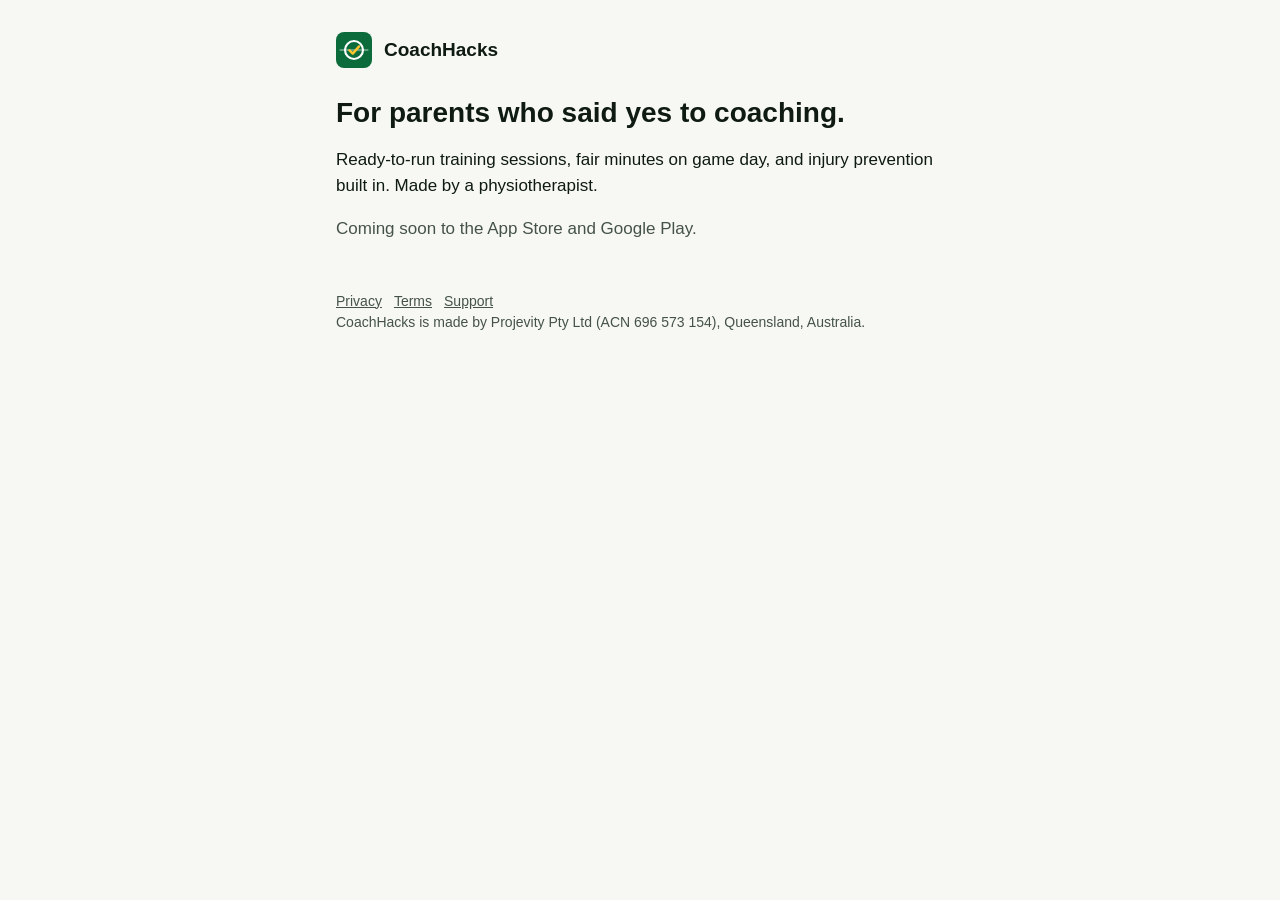
==== index.html @ 9c986574 "Phase 1: design system, auth/team/settings/delete screens, native config, public site auth pages - P" ====
<!doctype html>
<html lang="en">
<head>
<meta charset="utf-8"><meta name="viewport" content="width=device-width, initial-scale=1">
<title>CoachHacks</title>
<meta name="description" content="CoachHacks helps parents who coach their kid's football team: ready-to-run sessions, fair game-day rotation and injury prevention built in.">
<link rel="stylesheet" href="/site.css">
</head>
<body><div class="wrap">
<!-- Placeholder home page. Phase 2 replaces this and adds privacy, terms, support,
     delete-account and sources pages. -->
<header><svg viewBox="0 0 120 120" width="36" height="36" aria-hidden="true"><rect width="120" height="120" rx="27" fill="#0B6B3A"/><line x1="12" y1="60" x2="108" y2="60" stroke="#fff" stroke-width="7" opacity=".35"/><circle cx="60" cy="60" r="30" fill="none" stroke="#fff" stroke-width="7"/><path d="M45 61 l11 11 l21 -24" fill="none" stroke="#FFC52E" stroke-width="8" stroke-linecap="round" stroke-linejoin="round"/></svg> CoachHacks</header>
<h1>For parents who said yes to coaching.</h1>
<p>Ready-to-run training sessions, fair minutes on game day, and injury prevention built in. Made by a physiotherapist.</p>
<p class="muted">Coming soon to the App Store and Google Play.</p>
<footer><a href="/privacy">Privacy</a><a href="/terms">Terms</a><a href="/support">Support</a><br>CoachHacks is made by Projevity Pty Ltd (ACN 696 573 154), Queensland, Australia.</footer>
</div></body></html>
---- site.css ----
/* Shared styles for the public site. Palette A tokens, matching the app. */
:root {
  --bg: #f7f8f4; --surface: #fff; --ink: #0e1a12; --muted: #45524a; --line: #dde3da;
  --primary: #0b6b3a; --on-primary: #fff; --danger: #b3261e; --soft: #e3f1e8;
  color-scheme: light dark;
}
@media (prefers-color-scheme: dark) {
  :root:not([data-theme="light"]) {
    --bg: #0b120e; --surface: #141e18; --ink: #f1f5ef; --muted: #aebbb2; --line: #26332b;
    --primary: #4ed08a; --on-primary: #04210f; --danger: #ff8a80; --soft: #16301f;
  }
}
* { box-sizing: border-box; }
body { margin: 0; background: var(--bg); color: var(--ink); font: 17px/1.55 -apple-system, BlinkMacSystemFont, "Segoe UI", Roboto, sans-serif; }
.wrap { max-width: 640px; margin: 0 auto; padding: 32px 16px 64px; }
header { display: flex; align-items: center; gap: 12px; margin-bottom: 28px; font-weight: 800; font-size: 19px; }
header a { color: inherit; text-decoration: none; display: flex; align-items: center; gap: 12px; }
h1 { font-size: 28px; line-height: 1.2; margin: 0 0 12px; }
p, li { color: var(--ink); }
.muted { color: var(--muted); }
a { color: var(--primary); font-weight: 600; }
label { display: block; font-weight: 600; margin: 16px 0 6px; }
input { width: 100%; min-height: 48px; border: 2px solid var(--line); border-radius: 14px; padding: 0 14px; font: inherit; background: var(--surface); color: var(--ink); }
input:focus { outline: none; border-color: var(--primary); }
button, .btn { display: inline-flex; align-items: center; justify-content: center; width: 100%; min-height: 52px; margin-top: 16px; border: 0; border-radius: 14px; background: var(--primary); color: var(--on-primary); font: inherit; font-weight: 700; text-decoration: none; cursor: pointer; }
button:disabled { opacity: .5; }
.notice { border-radius: 14px; padding: 14px 16px; margin: 16px 0; background: var(--soft); }
.notice.error { background: transparent; border: 2px solid var(--danger); }
.code { font: 700 28px/1 ui-monospace, Menlo, monospace; letter-spacing: .12em; padding: 16px; text-align: center; border: 2px dashed var(--line); border-radius: 14px; background: var(--surface); }
footer { margin-top: 48px; font-size: 14px; color: var(--muted); }
footer a { color: var(--muted); font-weight: 500; margin-right: 12px; }
[hidden] { display: none !important; }
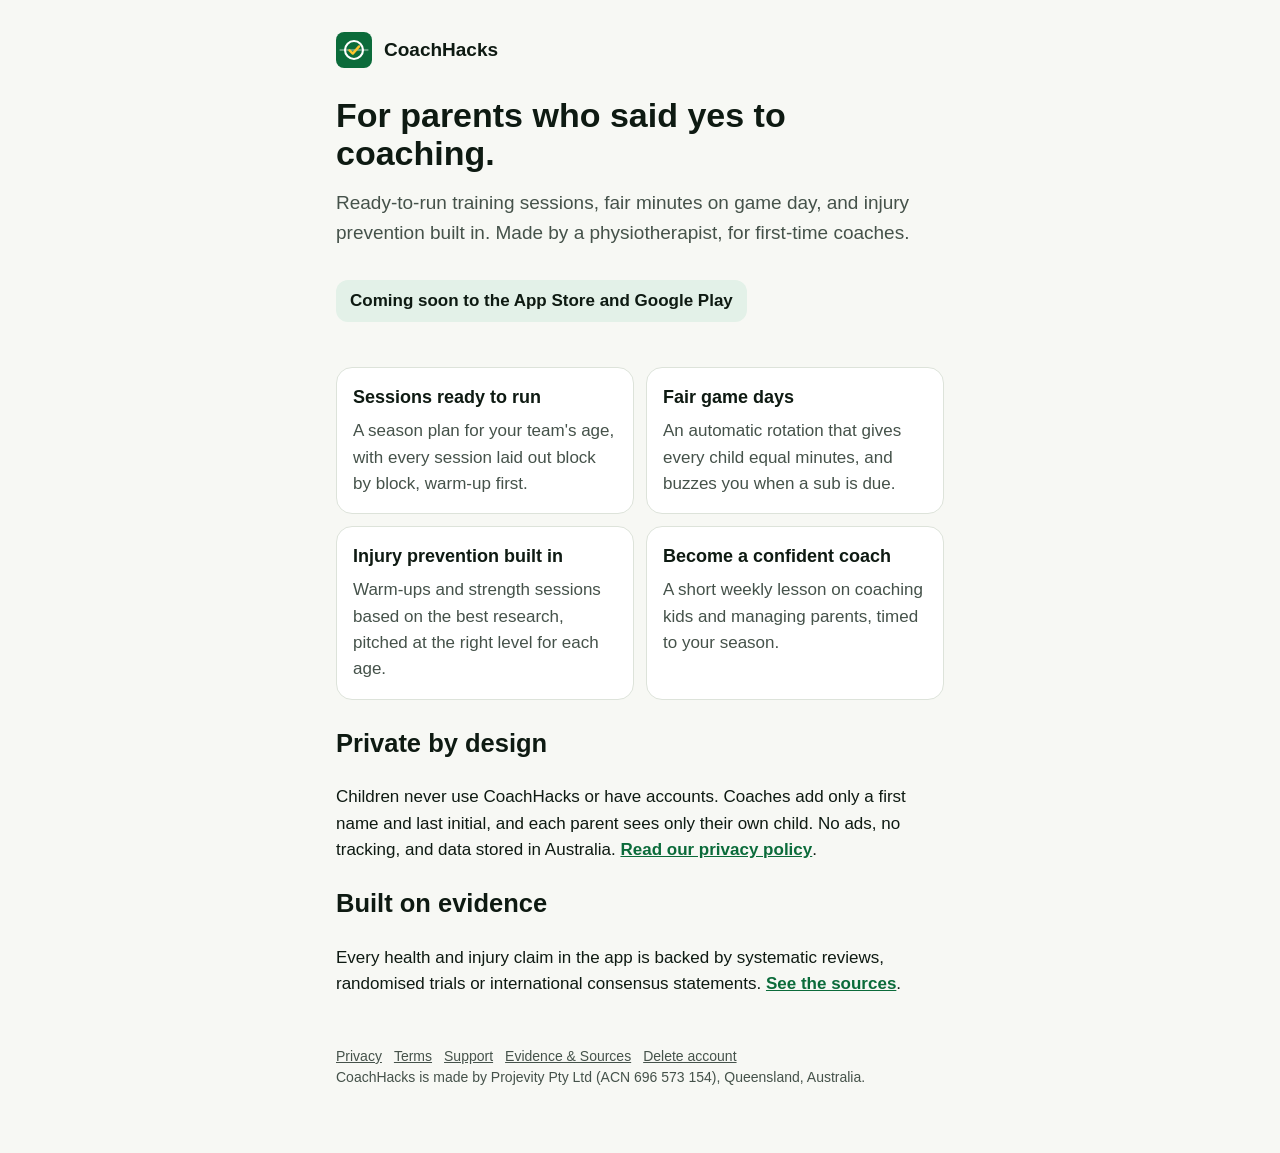
==== commit 2afe1326: "Phase 2: legal site (privacy, terms, support, delete-account, home), sources pipeline - content/sour" ====
--- a/index.html
+++ b/index.html
@@ -3,15 +3,50 @@
 <head>
 <meta charset="utf-8"><meta name="viewport" content="width=device-width, initial-scale=1">
 <title>CoachHacks</title>
-<meta name="description" content="CoachHacks helps parents who coach their kid's football team: ready-to-run sessions, fair game-day rotation and injury prevention built in.">
+<meta name="description" content="CoachHacks helps parents who coach their kid's football team: ready-to-run sessions, fair game-day rotation and injury prevention built in. Made by a physiotherapist.">
+<link rel="icon" href="/icon.svg" type="image/svg+xml">
 <link rel="stylesheet" href="/site.css">
+<style>
+  .hero { display: flex; flex-direction: column; gap: 16px; margin: 8px 0 28px; }
+  .hero h1 { font-size: 34px; line-height: 1.12; margin: 0; }
+  .lede { font-size: 19px; color: var(--muted); margin: 0; }
+  .grid { display: grid; gap: 12px; grid-template-columns: 1fr; margin: 8px 0 24px; }
+  @media (min-width: 560px) { .grid { grid-template-columns: 1fr 1fr; } }
+  .card { background: var(--surface); border: 1px solid var(--line); border-radius: 16px; padding: 16px; }
+  .card h3 { margin: 0 0 6px; font-size: 18px; }
+  .card p { margin: 0; color: var(--muted); }
+  .soon { display: inline-block; font-weight: 700; padding: 8px 14px; border-radius: 12px; background: var(--soft); }
+</style>
 </head>
 <body><div class="wrap">
-<!-- Placeholder home page. Phase 2 replaces this and adds privacy, terms, support,
-     delete-account and sources pages. -->
-<header><svg viewBox="0 0 120 120" width="36" height="36" aria-hidden="true"><rect width="120" height="120" rx="27" fill="#0B6B3A"/><line x1="12" y1="60" x2="108" y2="60" stroke="#fff" stroke-width="7" opacity=".35"/><circle cx="60" cy="60" r="30" fill="none" stroke="#fff" stroke-width="7"/><path d="M45 61 l11 11 l21 -24" fill="none" stroke="#FFC52E" stroke-width="8" stroke-linecap="round" stroke-linejoin="round"/></svg> CoachHacks</header>
-<h1>For parents who said yes to coaching.</h1>
-<p>Ready-to-run training sessions, fair minutes on game day, and injury prevention built in. Made by a physiotherapist.</p>
-<p class="muted">Coming soon to the App Store and Google Play.</p>
-<footer><a href="/privacy">Privacy</a><a href="/terms">Terms</a><a href="/support">Support</a><br>CoachHacks is made by Projevity Pty Ltd (ACN 696 573 154), Queensland, Australia.</footer>
+<header><img src="/icon.svg" width="36" height="36" alt=""> CoachHacks</header>
+
+<section class="hero">
+  <h1>For parents who said yes to coaching.</h1>
+  <p class="lede">Ready-to-run training sessions, fair minutes on game day, and injury prevention built in.
+  Made by a physiotherapist, for first-time coaches.</p>
+  <p><span class="soon">Coming soon to the App Store and Google Play</span></p>
+</section>
+
+<div class="grid">
+  <div class="card"><h3>Sessions ready to run</h3><p>A season plan for your team's age, with every session laid out
+    block by block, warm-up first.</p></div>
+  <div class="card"><h3>Fair game days</h3><p>An automatic rotation that gives every child equal minutes, and buzzes
+    you when a sub is due.</p></div>
+  <div class="card"><h3>Injury prevention built in</h3><p>Warm-ups and strength sessions based on the best research,
+    pitched at the right level for each age.</p></div>
+  <div class="card"><h3>Become a confident coach</h3><p>A short weekly lesson on coaching kids and managing parents,
+    timed to your season.</p></div>
+</div>
+
+<h2>Private by design</h2>
+<p>Children never use CoachHacks or have accounts. Coaches add only a first name and last initial, and each parent
+sees only their own child. No ads, no tracking, and data stored in Australia.
+<a href="/privacy">Read our privacy policy</a>.</p>
+
+<h2>Built on evidence</h2>
+<p>Every health and injury claim in the app is backed by systematic reviews, randomised trials or international
+consensus statements. <a href="/sources">See the sources</a>.</p>
+
+<footer><a href="/privacy">Privacy</a><a href="/terms">Terms</a><a href="/support">Support</a><a href="/sources">Evidence &amp; Sources</a><a href="/delete-account">Delete account</a><br>CoachHacks is made by Projevity Pty Ltd (ACN 696 573 154), Queensland, Australia.</footer>
 </div></body></html>
